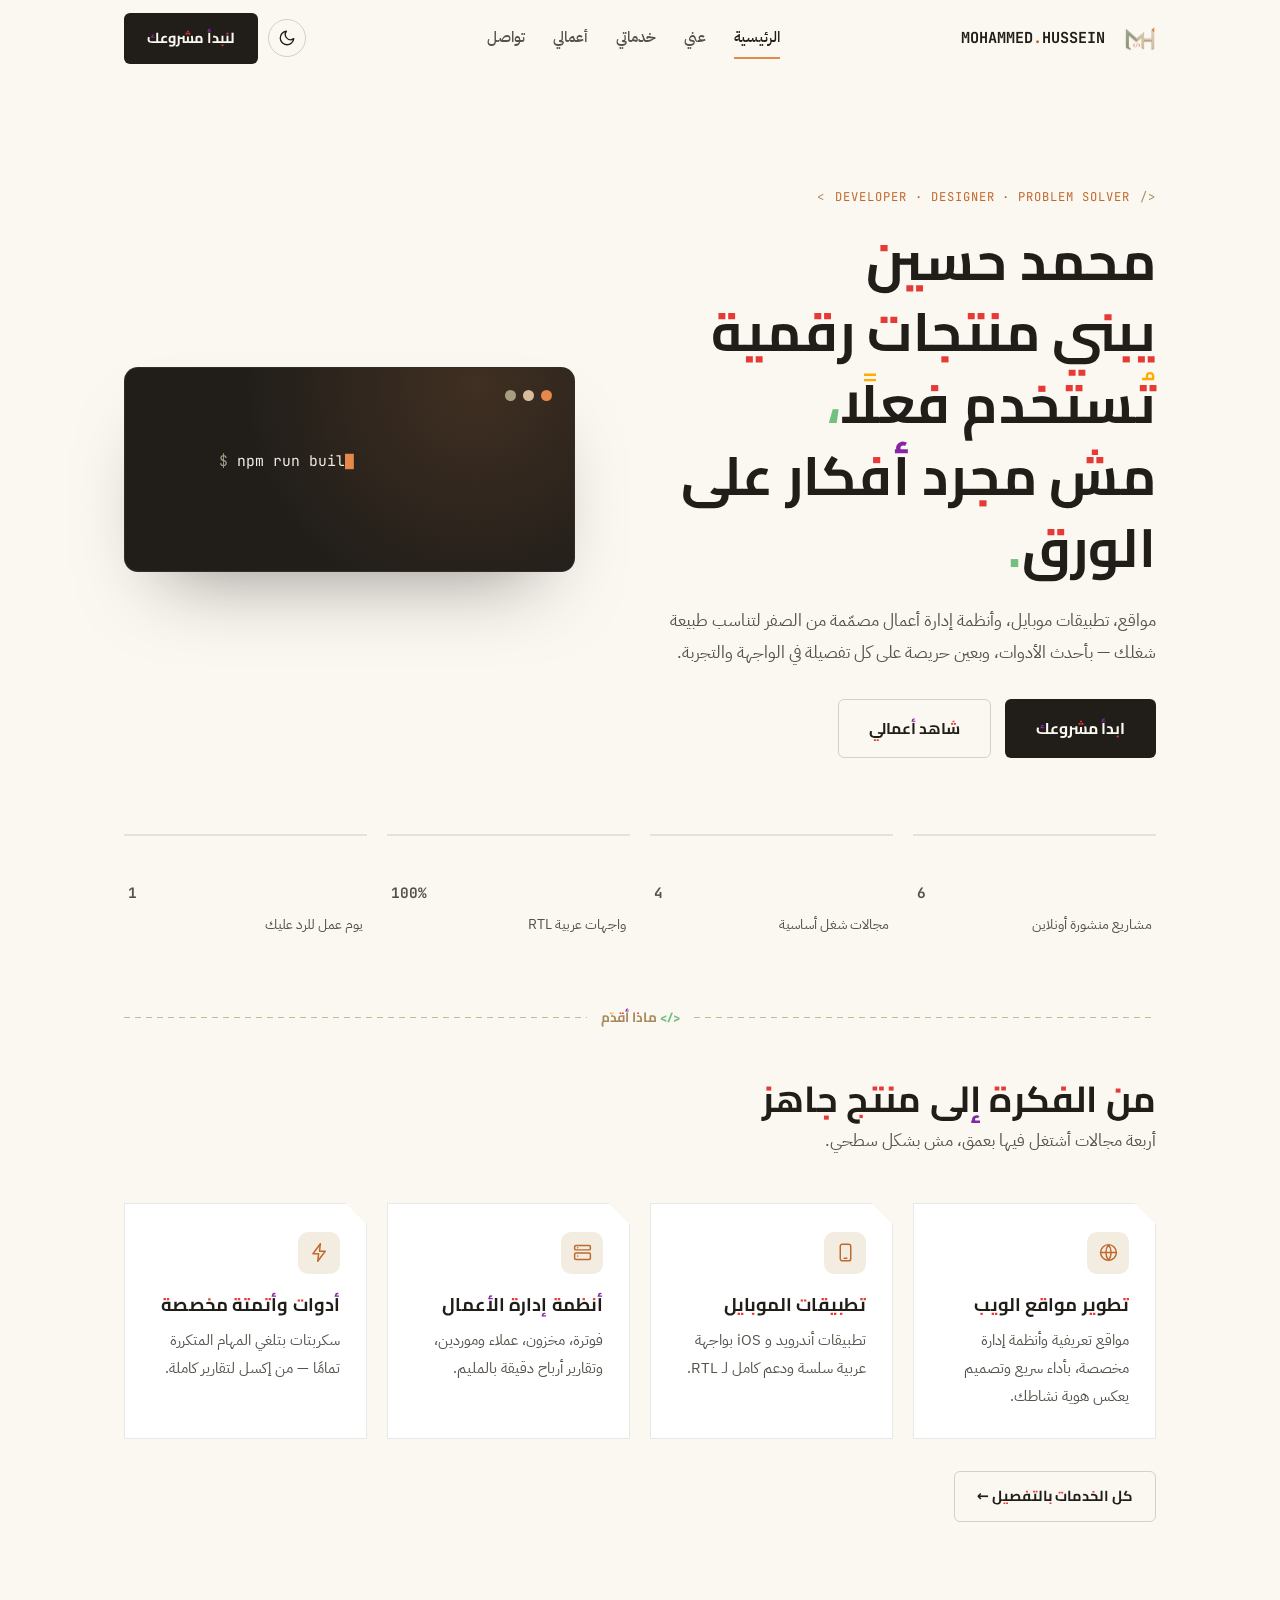
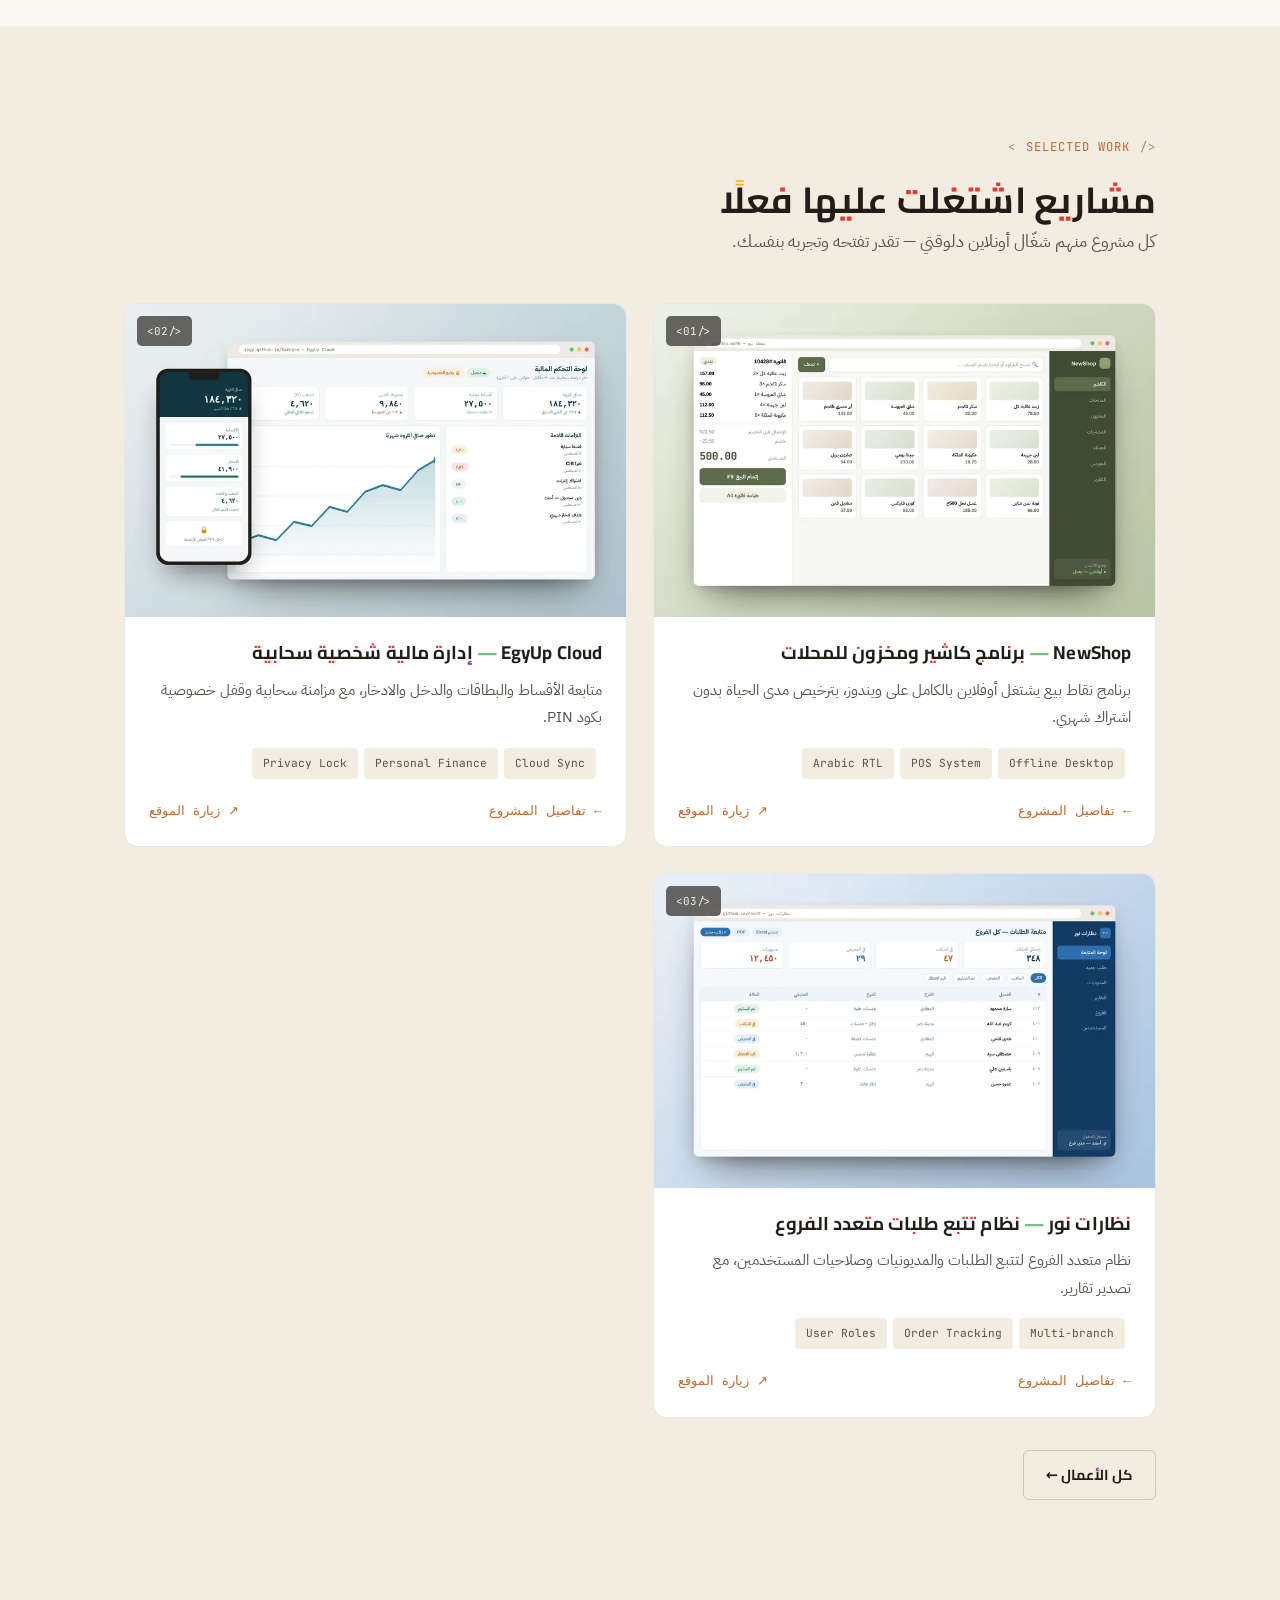
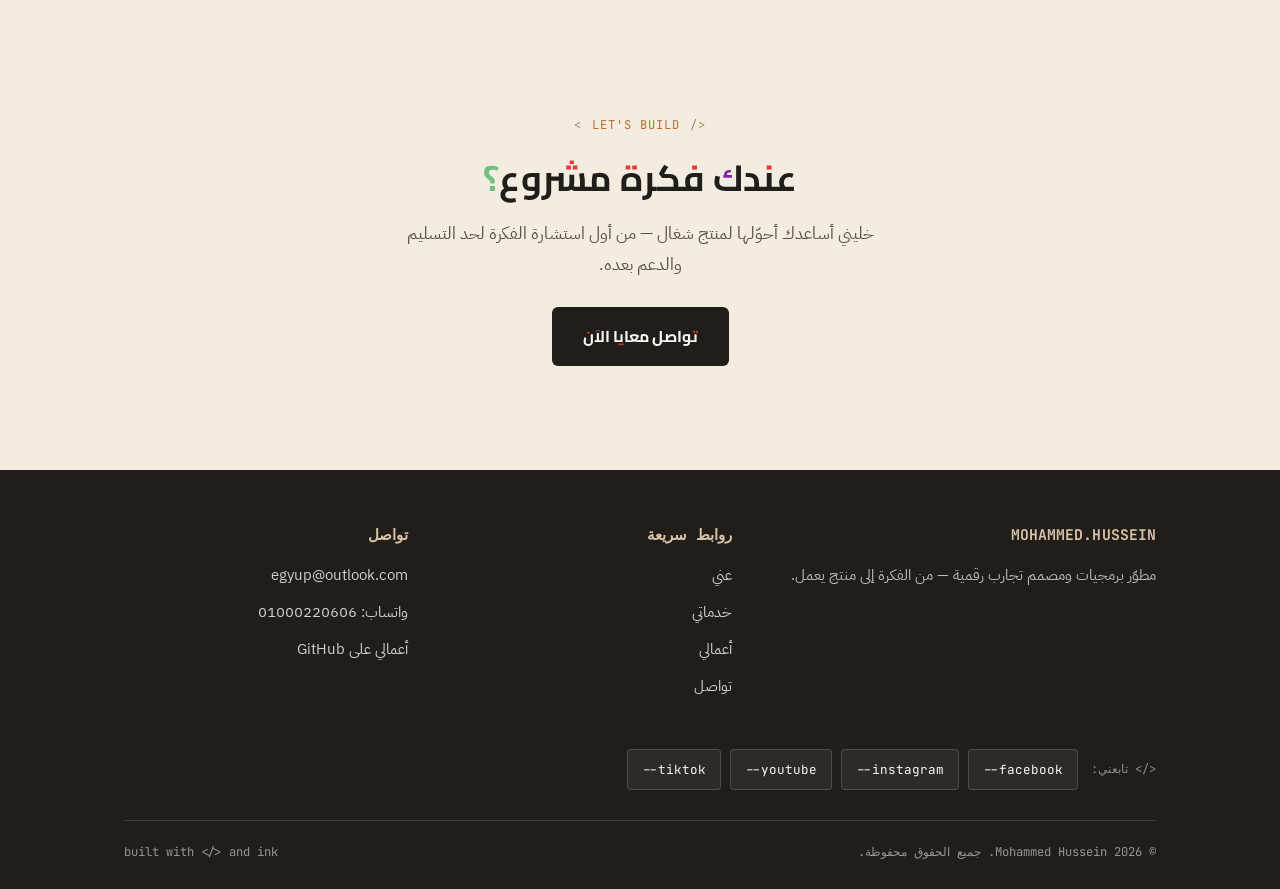
==== index.html @ 37e65129 "Add files via upload" ====
<!DOCTYPE html>
<html lang="ar" dir="rtl" data-theme="light">
<head>
<meta charset="UTF-8">
<meta name="viewport" content="width=device-width, initial-scale=1.0">
<title>محمد حسين — مطوّر ومصمم رقمي</title>
<meta name="description" content="محمد حسين، مطوّر برمجيات يبني مواقع وتطبيقات موبايل وأنظمة إدارة أعمال بواجهات عربية — من الفكرة إلى منتج يعمل.">
<meta name="author" content="محمد حسين">
<meta name="theme-color" content="#FBF7F1" media="(prefers-color-scheme: light)">
<meta name="theme-color" content="#141210" media="(prefers-color-scheme: dark)">
<link rel="canonical" href="https://iegy.github.io/index.html">

<!-- Open Graph / Twitter -->
<meta property="og:type" content="website">
<meta property="og:locale" content="ar_EG">
<meta property="og:site_name" content="محمد حسين — مطوّر ومصمم رقمي">
<meta property="og:title" content="محمد حسين — مطوّر ومصمم رقمي">
<meta property="og:description" content="محمد حسين، مطوّر برمجيات يبني مواقع وتطبيقات موبايل وأنظمة إدارة أعمال بواجهات عربية — من الفكرة إلى منتج يعمل.">
<meta property="og:url" content="https://iegy.github.io/index.html">
<meta property="og:image" content="https://iegy.github.io/og.png">
<meta property="og:image:width" content="1200">
<meta property="og:image:height" content="630">
<meta property="og:image:alt" content="محمد حسين — مطوّر ومصمم رقمي">
<meta name="twitter:card" content="summary_large_image">
<meta name="twitter:title" content="محمد حسين — مطوّر ومصمم رقمي">
<meta name="twitter:description" content="محمد حسين، مطوّر برمجيات يبني مواقع وتطبيقات موبايل وأنظمة إدارة أعمال بواجهات عربية — من الفكرة إلى منتج يعمل.">
<meta name="twitter:image" content="https://iegy.github.io/og.png">

<link rel="icon" href="favicon.ico" sizes="any">
<link rel="icon" type="image/png" sizes="32x32" href="favicon-32x32.png">
<link rel="icon" type="image/png" sizes="192x192" href="favicon-192x192.png">
<link rel="apple-touch-icon" href="apple-touch-icon.png">
<link rel="manifest" href="site.webmanifest">

<link rel="preload" href="plexar-400.woff2" as="font" type="font/woff2" crossorigin>
<link rel="preload" href="cairoplay-700.woff2" as="font" type="font/woff2" crossorigin>
<link rel="stylesheet" href="style.css">
<script>
  // set theme before first paint — no flash of the wrong theme
  (function(){try{var t=localStorage.getItem('mh-theme');
  if(!t)t=matchMedia('(prefers-color-scheme: dark)').matches?'dark':'light';
  document.documentElement.dataset.theme=t;}catch(e){}})();
</script>
<script type="application/ld+json">{"@context": "https://schema.org","@type": "Person","name": "محمد حسين","alternateName": "Mohammed Hussein","jobTitle": "مطوّر برمجيات ومصمم تجارب رقمية","url": "https://iegy.github.io/","image": "https://iegy.github.io/og.png","email": "mailto:egyup@outlook.com","telephone": "+201000220606","knowsLanguage": ["ar","en"],"knowsAbout": ["Web Development","Mobile Apps","Business Management Systems","Automation","Arabic RTL Design"],"sameAs": ["https://github.com/iegy","https://www.facebook.com/iegy.net","https://www.instagram.com/iegyup","https://youtube.com/@iegy","https://tiktok.com/@moegyup"]}</script>
</head>
<body data-page="home">

<a class="skip-link" href="#main">تخطَّ إلى المحتوى</a>
<div class="progress" aria-hidden="true"></div>

<header class="site">
  <div class="wrap nav">
    <a href="index.html" class="brand" aria-label="محمد حسين — الصفحة الرئيسية">
      <img class="logo-light" src="logo-mark.png" alt="" width="40" height="40">
      <img class="logo-dark" src="logo-mark-dark.png" alt="" width="40" height="40">
      <span class="brand-name">MOHAMMED<span>.</span>HUSSEIN</span>
    </a>
    <nav class="links" id="main-nav" aria-label="التنقل الرئيسي">
      <a href="index.html" data-page="home">الرئيسية</a>
      <a href="about.html" data-page="about">عني</a>
      <a href="services.html" data-page="services">خدماتي</a>
      <a href="portfolio.html" data-page="portfolio">أعمالي</a>
      <a href="contact.html" data-page="contact">تواصل</a>
    </nav>
    <div class="nav-actions">
      <button class="theme-toggle" type="button" aria-label="تفعيل الوضع الليلي">
        <svg class="icon-moon" viewBox="0 0 24 24" fill="none" stroke="currentColor" stroke-width="1.8" stroke-linecap="round" stroke-linejoin="round" aria-hidden="true"><path d="M21 12.8A9 9 0 1 1 11.2 3a7 7 0 0 0 9.8 9.8z"/></svg>
        <svg class="icon-sun" viewBox="0 0 24 24" fill="none" stroke="currentColor" stroke-width="1.8" stroke-linecap="round" stroke-linejoin="round" aria-hidden="true"><circle cx="12" cy="12" r="4.2"/><path d="M12 2v2M12 20v2M4.9 4.9l1.4 1.4M17.7 17.7l1.4 1.4M2 12h2M20 12h2M4.9 19.1l1.4-1.4M17.7 6.3l1.4-1.4"/></svg>
      </button>
      <a href="contact.html" class="btn btn-primary">لنبدأ مشروعك</a>
      <button class="nav-toggle" type="button" aria-label="فتح القائمة" aria-expanded="false" aria-controls="main-nav"><span></span><span></span><span></span></button>
    </div>
  </div>
</header>

<main id="main">

<section style="padding-block:clamp(52px,8vw,104px) clamp(40px,6vw,76px)">
  <div class="wrap hero-split">
    <div class="reveal">
      <div class="eyebrow">DEVELOPER · DESIGNER · PROBLEM SOLVER</div>
      <h1>محمد حسين<br>يبني منتجات رقمية تُستخدم فعلًا،<br>مش مجرد أفكار على الورق.</h1>
      <p class="lead" style="margin-top:20px;max-width:520px">
        مواقع، تطبيقات موبايل، وأنظمة إدارة أعمال مصمّمة من الصفر لتناسب طبيعة شغلك —
        بأحدث الأدوات، وبعين حريصة على كل تفصيلة في الواجهة والتجربة.
      </p>
      <div style="display:flex;gap:14px;margin-top:30px;flex-wrap:wrap">
        <a href="contact.html" class="btn btn-primary btn-lg">ابدأ مشروعك</a>
        <a href="portfolio.html" class="btn btn-outline btn-lg">شاهد أعمالي</a>
      </div>
    </div>

    <div class="reveal terminal">
      <div class="term-dots">
        <span style="background:#E4894B"></span><span style="background:#D6C3A9"></span><span style="background:#9DA287"></span>
      </div>
      <div class="term-body">
        <span style="color:#9DA287">$</span> <span data-typing='["npm run build-idea", "function ابدأ() {\n  return مشروعك;\n}", "✓ deployed — جاهز للإطلاق"]'></span>
      </div>
    </div>
  </div>
</section>

<div class="wrap">
  <div class="stats stagger">
    <div class="stat"><b><span data-count="6" data-suffix="">0</span></b><span>مشاريع منشورة أونلاين</span></div>
    <div class="stat"><b><span data-count="4" data-suffix="">0</span></b><span>مجالات شغل أساسية</span></div>
    <div class="stat"><b><span data-count="100" data-suffix="%">0</span></b><span>واجهات عربية RTL</span></div>
    <div class="stat"><b><span data-count="1" data-suffix="">0</span></b><span>يوم عمل للرد عليك</span></div>
  </div>
</div>

<div class="wrap"><div class="divider">&lt;/&gt; ماذا أقدّم</div></div>

<section class="tight">
  <div class="wrap">
    <div class="section-head reveal">
      <h2>من الفكرة إلى منتج جاهز</h2>
      <p>أربعة مجالات أشتغل فيها بعمق، مش بشكل سطحي.</p>
    </div>
    <div class="stagger grid-4">
      <div class="card">
        <div class="card-icon"><svg viewBox="0 0 24 24" fill="none" stroke="currentColor" stroke-width="1.7" stroke-linecap="round" stroke-linejoin="round" aria-hidden="true"><path d="M3 12h18M12 3a15 15 0 0 1 0 18a15 15 0 0 1 0-18z"/><circle cx="12" cy="12" r="9"/></svg></div>
        <h3>تطوير مواقع الويب</h3><p>مواقع تعريفية وأنظمة إدارة مخصصة، بأداء سريع وتصميم يعكس هوية نشاطك.</p>
      </div>
      <div class="card">
        <div class="card-icon"><svg viewBox="0 0 24 24" fill="none" stroke="currentColor" stroke-width="1.7" stroke-linecap="round" stroke-linejoin="round" aria-hidden="true"><rect x="6" y="2.5" width="12" height="19" rx="2.5"/><path d="M10.5 18.5h3"/></svg></div>
        <h3>تطبيقات الموبايل</h3><p>تطبيقات أندرويد و iOS بواجهة عربية سلسة ودعم كامل لـ RTL.</p>
      </div>
      <div class="card">
        <div class="card-icon"><svg viewBox="0 0 24 24" fill="none" stroke="currentColor" stroke-width="1.7" stroke-linecap="round" stroke-linejoin="round" aria-hidden="true"><rect x="3" y="4" width="18" height="5" rx="1.4"/><rect x="3" y="12.5" width="18" height="7.5" rx="1.4"/><path d="M6.5 6.5h.01M6.5 16h.01"/></svg></div>
        <h3>أنظمة إدارة الأعمال</h3><p>فوترة، مخزون، عملاء وموردين، وتقارير أرباح دقيقة بالمليم.</p>
      </div>
      <div class="card">
        <div class="card-icon"><svg viewBox="0 0 24 24" fill="none" stroke="currentColor" stroke-width="1.7" stroke-linecap="round" stroke-linejoin="round" aria-hidden="true"><path d="M13 2 4.5 13.5H11l-1 8.5 8.5-11.5H12l1-8.5z"/></svg></div>
        <h3>أدوات وأتمتة مخصصة</h3><p>سكربتات بتلغي المهام المتكررة تمامًا — من إكسل لتقارير كاملة.</p>
      </div>
    </div>
    <div style="margin-top:32px">
      <a href="services.html" class="btn btn-outline">كل الخدمات بالتفصيل ←</a>
    </div>
  </div>
</section>

<section class="section-alt">
  <div class="wrap">
    <div class="section-head reveal">
      <div class="eyebrow">SELECTED WORK</div>
      <h2>مشاريع اشتغلت عليها فعلًا</h2>
      <p>كل مشروع منهم شغّال أونلاين دلوقتي — تقدر تفتحه وتجربه بنفسك.</p>
    </div>
    <div class="stagger work-grid">
      <article class="work" data-cat="systems tools">
        <a class="work-shot" href="work-newshop.html" aria-label="تفاصيل مشروع NewShop — كاشير ومخزون للمحلات">
          <span class="work-idx">&lt;01/&gt;</span>
          <img src="thumb-newshop.webp" alt="واجهة مشروع NewShop — كاشير ومخزون للمحلات" width="880" height="550" loading="lazy" decoding="async">
        </a>
        <div class="work-body">
          <h3><a href="work-newshop.html">NewShop — برنامج كاشير ومخزون للمحلات</a></h3>
          <p>برنامج نقاط بيع يشتغل أوفلاين بالكامل على ويندوز، بترخيص مدى الحياة بدون اشتراك شهري.</p>
          <div><span class="tag">Offline Desktop</span><span class="tag">POS System</span><span class="tag">Arabic RTL</span></div>
          <div class="work-foot">
            <a class="link-out" href="work-newshop.html">تفاصيل المشروع ←</a>
            <a class="link-out" href="https://newshop.work/" target="_blank" rel="noopener">زيارة الموقع ↗</a>
          </div>
        </div>
      </article>
      <article class="work" data-cat="web systems">
        <a class="work-shot" href="work-egyup.html" aria-label="تفاصيل مشروع EgyUp Cloud — إدارة مالية شخصية">
          <span class="work-idx">&lt;02/&gt;</span>
          <img src="thumb-egyup.webp" alt="واجهة مشروع EgyUp Cloud — إدارة مالية شخصية" width="880" height="550" loading="lazy" decoding="async">
        </a>
        <div class="work-body">
          <h3><a href="work-egyup.html">EgyUp Cloud — إدارة مالية شخصية سحابية</a></h3>
          <p>متابعة الأقساط والبطاقات والدخل والادخار، مع مزامنة سحابية وقفل خصوصية بكود PIN.</p>
          <div><span class="tag">Cloud Sync</span><span class="tag">Personal Finance</span><span class="tag">Privacy Lock</span></div>
          <div class="work-foot">
            <a class="link-out" href="work-egyup.html">تفاصيل المشروع ←</a>
            <a class="link-out" href="https://iegy.github.io/Safepro/" target="_blank" rel="noopener">زيارة الموقع ↗</a>
          </div>
        </div>
      </article>
      <article class="work" data-cat="systems">
        <a class="work-shot" href="work-noor.html" aria-label="تفاصيل مشروع نظارات نور — تتبع طلبات">
          <span class="work-idx">&lt;03/&gt;</span>
          <img src="thumb-noor.webp" alt="واجهة مشروع نظارات نور — تتبع طلبات" width="880" height="550" loading="lazy" decoding="async">
        </a>
        <div class="work-body">
          <h3><a href="work-noor.html">نظارات نور — نظام تتبع طلبات متعدد الفروع</a></h3>
          <p>نظام متعدد الفروع لتتبع الطلبات والمديونيات وصلاحيات المستخدمين، مع تصدير تقارير.</p>
          <div><span class="tag">Multi-branch</span><span class="tag">Order Tracking</span><span class="tag">User Roles</span></div>
          <div class="work-foot">
            <a class="link-out" href="work-noor.html">تفاصيل المشروع ←</a>
            <a class="link-out" href="https://iegy.github.io/noor2/" target="_blank" rel="noopener">زيارة الموقع ↗</a>
          </div>
        </div>
      </article>
    </div>
    <div style="margin-top:32px">
      <a href="portfolio.html" class="btn btn-outline">كل الأعمال ←</a>
    </div>
  </div>
</section>

<!-- ══════════════════════════════════════════════════════════════════
     آراء العملاء — أقوى إضافة ممكنة للموقع، بس لازم تكون حقيقية.
     شيل سطر البداية وسطر النهاية بتوع التعليق ده، وبدّل النصوص بآراء عملاء فعليين.
     ══════════════════════════════════════════════════════════════════
<section>
  <div class="wrap">
    <div class="section-head reveal">
      <div class="eyebrow">CLIENTS</div>
      <h2>اللي العملاء قالوه</h2>
    </div>
    <div class="stagger grid-3">
      <blockquote class="quote">
        <p>[اكتب رأي العميل هنا بالنص بتاعه.]</p>
        <footer><span class="avatar">أ</span><span><cite>اسم العميل</cite><small>المسمى — اسم الشركة</small></span></footer>
      </blockquote>
    </div>
  </div>
</section>
-->

<section class="section-alt">
  <div class="wrap reveal" style="text-align:center;max-width:620px">
    <div class="eyebrow">LET'S BUILD</div>
    <h2>عندك فكرة مشروع؟</h2>
    <p style="margin:14px auto 26px">خليني أساعدك أحوّلها لمنتج شغال — من أول استشارة الفكرة لحد التسليم والدعم بعده.</p>
    <a href="contact.html" class="btn btn-primary btn-lg">تواصل معايا الآن</a>
  </div>
</section>

</main>

<footer class="site">
  <div class="wrap">
    <div class="footer-grid">
      <div>
        <h3>MOHAMMED.HUSSEIN</h3>
        <p>مطوّر برمجيات ومصمم تجارب رقمية — من الفكرة إلى منتج يعمل.</p>
      </div>
      <div>
        <h3>روابط سريعة</h3>
        <a href="about.html">عني</a>
        <a href="services.html">خدماتي</a>
        <a href="portfolio.html">أعمالي</a>
        <a href="contact.html">تواصل</a>
      </div>
      <div>
        <h3>تواصل</h3>
        <a href="mailto:egyup@outlook.com">egyup@outlook.com</a>
        <a href="https://wa.me/201000220606" target="_blank" rel="noopener">واتساب: 01000220606</a>
        <a href="https://github.com/iegy" target="_blank" rel="noopener">أعمالي على GitHub</a>
      </div>
    </div>

    <div class="social-row">
      <span class="social-label">&lt;/&gt; تابعني:</span>
      <a class="social-chip" href="https://www.facebook.com/iegy.net" target="_blank" rel="noopener">--facebook</a>
      <a class="social-chip" href="https://www.instagram.com/iegyup" target="_blank" rel="noopener">--instagram</a>
      <a class="social-chip" href="https://youtube.com/@iegy" target="_blank" rel="noopener">--youtube</a>
      <a class="social-chip" href="https://tiktok.com/@moegyup" target="_blank" rel="noopener">--tiktok</a>
    </div>

    <div class="footer-bottom">
      <span>© <span data-year>2026</span> Mohammed Hussein. جميع الحقوق محفوظة.</span>
      <span>built with &lt;/&gt; and ink</span>
    </div>
  </div>
</footer>

<script src="script.js" defer></script>
</body>
</html>
---- style.css ----
/* ============================================================
   MOHAMMED HUSSEIN — Developer / Designer / Problem Solver
   Papercraft + code aesthetic. Light & dark. Self-hosted fonts.
   ============================================================ */

/* ---------- fonts (self-hosted, ~110KB total on first paint) ---------- */
@font-face{font-family:'IBM Plex Sans Arabic';src:url('plexar-400.woff2') format('woff2');font-weight:400;font-display:swap;unicode-range:U+0600-06FF,U+0750-077F,U+08A0-08FF,U+FB50-FDFF,U+FE70-FEFF}
@font-face{font-family:'IBM Plex Sans Arabic';src:url('plexar-500.woff2') format('woff2');font-weight:500;font-display:swap;unicode-range:U+0600-06FF,U+0750-077F,U+08A0-08FF,U+FB50-FDFF,U+FE70-FEFF}
@font-face{font-family:'IBM Plex Sans Arabic';src:url('plexar-600.woff2') format('woff2');font-weight:600;font-display:swap;unicode-range:U+0600-06FF,U+0750-077F,U+08A0-08FF,U+FB50-FDFF,U+FE70-FEFF}
@font-face{font-family:'IBM Plex Sans Arabic';src:url('plexar-700.woff2') format('woff2');font-weight:700;font-display:swap;unicode-range:U+0600-06FF,U+0750-077F,U+08A0-08FF,U+FB50-FDFF,U+FE70-FEFF}
@font-face{font-family:'IBM Plex Sans Arabic';src:url('plexlat-400.woff2') format('woff2');font-weight:400;font-display:swap}
@font-face{font-family:'IBM Plex Sans Arabic';src:url('plexlat-500.woff2') format('woff2');font-weight:500;font-display:swap}
@font-face{font-family:'IBM Plex Sans Arabic';src:url('plexlat-600.woff2') format('woff2');font-weight:600;font-display:swap}
@font-face{font-family:'IBM Plex Sans Arabic';src:url('plexlat-700.woff2') format('woff2');font-weight:700;font-display:swap}
@font-face{font-family:'Cairo Play';src:url('cairoplay-700.woff2') format('woff2');font-weight:700;font-display:swap}
@font-face{font-family:'JetBrains Mono';src:url('jb-400.woff2') format('woff2');font-weight:400;font-display:swap}
@font-face{font-family:'JetBrains Mono';src:url('jb-500.woff2') format('woff2');font-weight:500;font-display:swap}
@font-face{font-family:'JetBrains Mono';src:url('jb-700.woff2') format('woff2');font-weight:700;font-display:swap}

/* ---------- tokens ---------- */
:root{
  --cream:#FBF7F1; --cream-deep:#F3ECE1; --paper:#FFFFFF;
  --ink:#211E1A; --ink-soft:#55524B;
  --sage:#9DA287; --sage-dark:#767C63;
  --sand:#D6C3A9; --sand-dark:#A88A5F;
  --ember:#E4894B; --ember-dark:#C0692D;

  --bg:var(--cream); --bg-alt:var(--cream-deep); --surface:var(--paper);
  --text:var(--ink); --text-soft:var(--ink-soft);
  --line:rgba(33,30,26,.10); --line-strong:rgba(33,30,26,.18);
  --accent:var(--ember-dark); --accent-bright:var(--ember);
  --muted:var(--sand-dark);
  --shadow-sm:0 6px 18px -12px rgba(33,30,26,.35);
  --shadow-md:0 20px 46px -26px rgba(33,30,26,.40);
  --shadow-lg:0 40px 80px -40px rgba(33,30,26,.50);
  --chip:var(--cream-deep);

  --font-ar:'IBM Plex Sans Arabic',system-ui,sans-serif;
  --font-disp:'Cairo Play',var(--font-ar);
  --font-mono:'JetBrains Mono',ui-monospace,monospace;

  --radius:6px; --radius-lg:14px; --cut:22px;
  --gutter:clamp(20px,5vw,64px); --maxw:1160px;
  --ease:cubic-bezier(.22,.61,.36,1);
}

html[data-theme="dark"]{
  --bg:#141210; --bg-alt:#1B1815; --surface:#211E1A;
  --text:#F4EFE7; --text-soft:#B5ADA1;
  --line:rgba(244,239,231,.12); --line-strong:rgba(244,239,231,.22);
  --accent:#F0A46B; --accent-bright:#F0A46B;
  --muted:#9A8C77; --sand:#C4AC8B;
  --shadow-sm:0 6px 18px -12px rgba(0,0,0,.7);
  --shadow-md:0 20px 46px -26px rgba(0,0,0,.8);
  --shadow-lg:0 40px 80px -40px rgba(0,0,0,.9);
  --chip:rgba(244,239,231,.07);
  color-scheme:dark;
}

*{box-sizing:border-box}
html{scroll-behavior:smooth;scroll-padding-top:90px}

body{
  margin:0; background:var(--bg); color:var(--text);
  font-family:var(--font-ar); font-size:17px; line-height:1.85;
  -webkit-font-smoothing:antialiased;
  transition:background .3s var(--ease), color .3s var(--ease);
  overflow-x:hidden;
}
img{max-width:100%;display:block}
a{color:inherit;text-decoration:none}
:focus-visible{outline:2px solid var(--accent);outline-offset:3px;border-radius:3px}

.wrap{max-width:var(--maxw);margin:0 auto;padding-inline:var(--gutter)}

.skip-link{
  position:absolute;inset-inline-start:-9999px;top:8px;z-index:200;
  background:var(--ink);color:var(--cream);padding:10px 18px;border-radius:var(--radius);
}
.skip-link:focus{inset-inline-start:16px}

/* ---------- type ---------- */
h1,h2,h3,h4{margin:0;font-weight:700;font-family:var(--font-disp);letter-spacing:.005em}
h1{font-size:clamp(2.05rem,4.6vw,3.35rem);line-height:1.34}
h2{font-size:clamp(1.55rem,3vw,2.25rem);line-height:1.42}
h3{font-size:1.14rem;line-height:1.55}
p{margin:0 0 1em;color:var(--text-soft)}
.lead{font-size:1.08rem;color:var(--text-soft);line-height:1.9}

.mono{font-family:var(--font-mono);letter-spacing:.02em;direction:ltr;unicode-bidi:isolate}

.eyebrow{
  display:inline-flex;align-items:center;gap:10px;
  font-family:var(--font-mono);font-size:.76rem;letter-spacing:.08em;
  color:var(--accent);text-transform:uppercase;margin-bottom:16px;direction:ltr;
}
.eyebrow::before{content:"<";color:var(--muted)}
.eyebrow::after{content:"/>";color:var(--muted)}

/* ---------- header ---------- */
header.site{
  position:sticky;top:0;z-index:60;
  background:color-mix(in srgb,var(--bg) 88%,transparent);
  backdrop-filter:blur(12px) saturate(1.2);
  border-bottom:1px solid transparent;
  transition:border-color .3s var(--ease), box-shadow .3s var(--ease);
}
header.site.stuck{border-bottom-color:var(--line);box-shadow:var(--shadow-sm)}
.nav{display:flex;align-items:center;justify-content:space-between;gap:16px;padding-block:13px}
.brand{display:flex;align-items:center;gap:11px;flex:none}
.brand img{width:40px;height:40px;object-fit:contain}
html[data-theme="dark"] .logo-light{display:none}
html:not([data-theme="dark"]) .logo-dark{display:none}
.brand-name{font-family:var(--font-mono);font-weight:600;font-size:.95rem;white-space:nowrap}
.brand-name span{color:var(--accent)}

nav.links{display:flex;gap:28px;font-size:.94rem;font-weight:500}
nav.links a{position:relative;padding-block:5px;color:var(--text-soft);transition:color .2s var(--ease)}
nav.links a:hover,nav.links a.active{color:var(--text)}
nav.links a::after{
  content:"";position:absolute;inset-inline:0;bottom:-2px;height:2px;background:var(--accent-bright);
  transform:scaleX(0);transform-origin:100% 50%;transition:transform .3s var(--ease);
}
nav.links a:hover::after,nav.links a.active::after{transform:scaleX(1)}

.nav-actions{display:flex;align-items:center;gap:10px;flex:none}

.theme-toggle{
  width:38px;height:38px;border-radius:50%;border:1px solid var(--line-strong);
  background:transparent;color:var(--text);cursor:pointer;flex:none;
  display:grid;place-items:center;transition:background .2s var(--ease),transform .2s var(--ease),border-color .2s;
}
.theme-toggle:hover{background:var(--chip);transform:rotate(-18deg)}
.theme-toggle svg{width:18px;height:18px}
html[data-theme="dark"] .icon-moon{display:none}
html:not([data-theme="dark"]) .icon-sun{display:none}

.btn{
  display:inline-flex;align-items:center;justify-content:center;gap:9px;
  padding:11px 22px;font-family:var(--font-disp);font-size:.9rem;font-weight:700;
  border-radius:var(--radius);border:1px solid transparent;cursor:pointer;white-space:nowrap;
  transition:transform .2s var(--ease),box-shadow .2s var(--ease),background .2s var(--ease),color .2s var(--ease);
}
.btn-primary{background:var(--text);color:var(--bg)}
.btn-primary:hover{background:var(--ember-dark);color:#fff;transform:translateY(-2px);box-shadow:0 12px 24px -12px var(--ember-dark)}
.btn-outline{border-color:var(--line-strong);color:var(--text)}
.btn-outline:hover{background:var(--text);color:var(--bg);transform:translateY(-2px)}
.btn-ghost{color:var(--accent);padding-inline:0}
.btn-ghost:hover{gap:14px}
.btn-lg{padding:14px 30px;font-size:.98rem}

.nav-toggle{display:none;flex-direction:column;gap:5px;background:none;border:none;cursor:pointer;padding:8px;flex:none}
.nav-toggle span{width:21px;height:2px;background:var(--text);border-radius:2px;transition:transform .3s var(--ease),opacity .2s}
.nav-toggle[aria-expanded="true"] span:nth-child(1){transform:translateY(7px) rotate(45deg)}
.nav-toggle[aria-expanded="true"] span:nth-child(2){opacity:0}
.nav-toggle[aria-expanded="true"] span:nth-child(3){transform:translateY(-7px) rotate(-45deg)}

/* ---------- signature card ---------- */
.card{
  background:var(--surface);border:1px solid var(--line);
  clip-path:polygon(0 0,calc(100% - var(--cut)) 0,100% var(--cut),100% 100%,0 100%);
  padding:28px 26px;position:relative;
  transition:transform .3s var(--ease),box-shadow .3s var(--ease),border-color .3s;
}
.card:hover{transform:translateY(-5px);box-shadow:var(--shadow-md);border-color:var(--line-strong)}
.card h3{margin-bottom:8px}
.card p{font-size:.95rem;margin-bottom:0}

.card-icon{
  width:42px;height:42px;border-radius:10px;display:grid;place-items:center;
  background:var(--chip);color:var(--accent);margin-bottom:16px;
  transition:background .3s var(--ease),color .3s var(--ease),transform .3s var(--ease);
}
.card-icon svg{width:21px;height:21px}
.card:hover .card-icon{background:var(--accent-bright);color:#231d16;transform:translateY(-2px) rotate(-6deg)}

.num{font-family:var(--font-mono);font-size:.76rem;color:var(--accent);margin-bottom:12px;direction:ltr}

.tag{
  display:inline-block;font-family:var(--font-mono);font-size:.7rem;
  padding:4px 10px;border-radius:4px;background:var(--chip);color:var(--text-soft);
  margin-inline-end:6px;margin-bottom:6px;direction:ltr;border:1px solid transparent;
}

/* ---------- sections ---------- */
section{padding-block:clamp(54px,8.5vw,104px)}
.section-alt{background:var(--bg-alt);transition:background .3s var(--ease)}
.section-head{max-width:660px;margin-bottom:46px}
.section-head p{margin-bottom:0}
.tight{padding-top:0}

.divider{
  display:flex;align-items:center;gap:14px;font-family:var(--font-disp);
  color:var(--muted);font-size:.84rem;margin:44px 0;
}
.divider::before,.divider::after{
  content:"";flex:1;height:1px;
  background:repeating-linear-gradient(to right,var(--muted) 0 6px,transparent 6px 11px);
  opacity:.6;
}

/* ---------- grids ---------- */
.hero-split{display:grid;grid-template-columns:1.08fr .92fr;gap:52px;align-items:center}
.about-split{display:grid;grid-template-columns:.82fr 1.18fr;gap:52px;align-items:center}
.contact-split{display:grid;grid-template-columns:1fr 1.15fr;gap:52px}
.grid-2{display:grid;grid-template-columns:repeat(2,1fr);gap:22px}
.grid-3{display:grid;grid-template-columns:repeat(3,1fr);gap:22px}
.grid-4{display:grid;grid-template-columns:repeat(4,1fr);gap:20px}

/* ---------- hero terminal ---------- */
.terminal{
  background:#211E1A;border-radius:var(--radius-lg);padding:22px 22px 26px;
  box-shadow:var(--shadow-lg);border:1px solid rgba(255,255,255,.07);
  position:relative;overflow:hidden;
}
.terminal::before{
  content:"";position:absolute;inset:0;pointer-events:none;
  background:radial-gradient(circle at 78% 8%,rgba(228,137,75,.16),transparent 58%);
}
.term-dots{display:flex;gap:7px;margin-bottom:18px}
.term-dots span{width:11px;height:11px;border-radius:50%;display:inline-block}
.term-body{
  font-family:var(--font-mono);color:#F4EFE7;font-size:.92rem;line-height:1.95;
  min-height:126px;white-space:pre-wrap;direction:ltr;text-align:left;
}
.type-cursor{
  display:inline-block;width:.55em;color:var(--ember);
  animation:blink 1.05s steps(1) infinite;font-weight:700;
}
@keyframes blink{0%,49%{opacity:1}50%,100%{opacity:0}}

/* ---------- stats ---------- */
.stats{display:grid;grid-template-columns:repeat(4,1fr);gap:20px}
.stat{padding:22px 4px;border-top:2px solid var(--line)}
.stat b{
  display:block;font-family:var(--font-mono);font-weight:700;
  font-size:clamp(1.9rem,3.6vw,2.7rem);line-height:1.15;color:var(--text);direction:ltr;
}
.stat span{font-size:.9rem;color:var(--text-soft)}

/* ---------- project cards ---------- */
.filters{display:flex;flex-wrap:wrap;gap:9px;margin-bottom:34px}
.filter{
  font-family:var(--font-mono);font-size:.78rem;padding:8px 16px;border-radius:99px;
  border:1px solid var(--line-strong);background:transparent;color:var(--text-soft);
  cursor:pointer;transition:all .2s var(--ease);direction:ltr;
}
.filter:hover{border-color:var(--accent);color:var(--text)}
.filter[aria-pressed="true"]{background:var(--text);color:var(--bg);border-color:var(--text)}

.work-grid{display:grid;grid-template-columns:repeat(2,1fr);gap:26px}
.work{
  display:flex;flex-direction:column;background:var(--surface);
  border:1px solid var(--line);border-radius:var(--radius-lg);overflow:hidden;
  transition:transform .35s var(--ease),box-shadow .35s var(--ease),border-color .3s,opacity .3s,scale .3s;
}
.work:hover{transform:translateY(-6px);box-shadow:var(--shadow-md);border-color:var(--line-strong)}
.work-shot{position:relative;overflow:hidden;background:var(--bg-alt);aspect-ratio:16/10}
.work-shot img{width:100%;height:100%;object-fit:cover;transition:transform .6s var(--ease)}
.work:hover .work-shot img{transform:scale(1.045)}
.work-shot::after{
  content:"";position:absolute;inset:0;
  background:linear-gradient(to top,rgba(20,16,12,.28),transparent 45%);opacity:0;transition:opacity .35s;
}
.work:hover .work-shot::after{opacity:1}
.work-idx{
  position:absolute;top:12px;inset-inline-start:12px;z-index:2;
  font-family:var(--font-mono);font-size:.68rem;padding:5px 10px;border-radius:5px;
  background:rgba(20,16,12,.62);color:#F4EFE7;backdrop-filter:blur(6px);direction:ltr;
}
.work-body{padding:22px 24px 24px;display:flex;flex-direction:column;flex:1}
.work-body h3{font-size:1.16rem}
.work-body p{font-size:.93rem;margin:9px 0 14px;flex:1}
.work-foot{display:flex;align-items:center;justify-content:space-between;gap:12px;margin-top:14px;flex-wrap:wrap}
.work.hide{display:none}

.link-out{
  font-family:var(--font-mono);font-size:.8rem;color:var(--accent);
  display:inline-flex;align-items:center;gap:6px;direction:ltr;transition:gap .2s var(--ease);
}
.link-out:hover{gap:11px}

/* ---------- case study ---------- */
.case-hero{
  background:var(--bg-alt);border-bottom:1px solid var(--line);
  padding-block:clamp(40px,7vw,72px) clamp(34px,6vw,56px);
}
.case-shot{
  border-radius:var(--radius-lg);overflow:hidden;border:1px solid var(--line);
  box-shadow:var(--shadow-lg);margin-top:38px;
}
.case-meta{display:grid;grid-template-columns:repeat(4,1fr);gap:18px;margin-top:34px}
.case-meta div{border-top:1px solid var(--line-strong);padding-top:12px}
.case-meta dt{font-family:var(--font-mono);font-size:.7rem;color:var(--muted);margin-bottom:5px;direction:ltr}
.case-meta dd{margin:0;font-size:.94rem;font-weight:600}
.prose{max-width:720px}
.prose h2{margin:44px 0 14px}
.prose h2:first-child{margin-top:0}
.prose ul{margin:0 0 1.2em;padding-inline-start:1.2em;color:var(--text-soft)}
.prose li{margin-bottom:.55em}
.prose li::marker{color:var(--accent)}
.callout{
  border-inline-start:3px solid var(--accent);background:var(--bg-alt);
  padding:18px 22px;border-radius:0 var(--radius) var(--radius) 0;margin:26px 0;
}
.callout p{margin:0;color:var(--text)}

/* ---------- steps / timeline ---------- */
.steps{counter-reset:s;display:grid;gap:2px}
.step{
  display:grid;grid-template-columns:auto 1fr;gap:22px;align-items:start;
  padding:24px 0;border-top:1px solid var(--line);
}
.step-n{
  font-family:var(--font-mono);font-size:.78rem;color:var(--accent);
  border:1px solid var(--line-strong);border-radius:50%;width:40px;height:40px;
  display:grid;place-items:center;direction:ltr;flex:none;
}

/* ---------- quote ---------- */
.quote{
  background:var(--surface);border:1px solid var(--line);
  clip-path:polygon(0 0,calc(100% - var(--cut)) 0,100% var(--cut),100% 100%,0 100%);
  padding:30px 28px;
}
.quote p{font-size:1.02rem;color:var(--text);margin-bottom:18px;line-height:1.95}
.quote::before{
  content:"”";font-family:var(--font-disp);font-size:3rem;line-height:.6;
  color:var(--accent);display:block;margin-bottom:10px;
}
.quote footer{display:flex;align-items:center;gap:12px}
.avatar{
  width:38px;height:38px;border-radius:50%;background:var(--chip);color:var(--accent);
  display:grid;place-items:center;font-weight:700;font-size:.9rem;flex:none;
}
.quote cite{font-style:normal;font-weight:600;font-size:.9rem;display:block}
.quote small{color:var(--text-soft);font-size:.82rem}

/* ---------- forms ---------- */
.field{margin-bottom:18px}
.field label{
  display:block;font-family:var(--font-mono);font-size:.76rem;
  color:var(--text-soft);margin-bottom:8px;
}
.field input,.field textarea,.field select{
  width:100%;padding:13px 14px;border:1px solid var(--line-strong);
  border-radius:var(--radius);background:var(--bg);
  font-family:var(--font-ar);font-size:.97rem;color:var(--text);
  transition:border-color .2s var(--ease),box-shadow .2s var(--ease);
}
.field input::placeholder,.field textarea::placeholder{color:var(--muted);opacity:.75}
.field input:focus,.field textarea:focus,.field select:focus{
  outline:none;border-color:var(--accent);box-shadow:0 0 0 3px color-mix(in srgb,var(--accent) 18%,transparent);
}
.field textarea{resize:vertical;min-height:132px}
.field .err{color:#C24A32;font-size:.8rem;margin-top:6px;display:none}
.field.invalid input,.field.invalid textarea{border-color:#C24A32}
.field.invalid .err{display:block}
html[data-theme="dark"] .field .err{color:#F0806A}

.form-note{font-size:.83rem;color:var(--muted);margin-top:14px;text-align:center}
.form-status{
  margin-top:16px;padding:13px 16px;border-radius:var(--radius);font-size:.9rem;display:none;
}
.form-status.ok{display:block;background:color-mix(in srgb,#2E7D52 14%,transparent);color:#2E7D52}
.form-status.bad{display:block;background:color-mix(in srgb,#C24A32 14%,transparent);color:#C24A32}
html[data-theme="dark"] .form-status.ok{color:#7FD4A3}
html[data-theme="dark"] .form-status.bad{color:#F0806A}

.contact-line{
  display:flex;align-items:center;gap:12px;padding:14px 0;border-bottom:1px solid var(--line);
  font-family:var(--font-mono);font-size:.92rem;transition:padding-inline-start .2s var(--ease);
}
.contact-line:hover{padding-inline-start:8px}
.contact-line b{color:var(--accent);font-weight:500;flex:none;direction:ltr;unicode-bidi:isolate}
.contact-line span{direction:ltr;unicode-bidi:isolate}

/* ---------- footer ---------- */
footer.site{background:var(--ink);color:var(--cream);padding-block:54px 26px}
html[data-theme="dark"] footer.site{background:#0F0D0B;border-top:1px solid var(--line)}
footer.site a{color:var(--cream);opacity:.82;transition:opacity .2s,color .2s}
footer.site a:hover{opacity:1;color:var(--ember)}
.footer-grid{display:grid;grid-template-columns:1.35fr 1fr 1fr;gap:40px;margin-bottom:38px}
.footer-grid h3{color:var(--sand);font-size:.92rem;margin-bottom:15px;font-family:var(--font-mono)}
.footer-grid p,.footer-grid a{color:rgba(251,247,241,.72);font-size:.92rem;display:block;margin-bottom:10px}
.social-row{display:flex;align-items:center;gap:9px;flex-wrap:wrap;margin-bottom:30px}
.social-label{font-family:var(--font-mono);font-size:.76rem;color:rgba(251,247,241,.5);margin-inline-end:4px}
.social-chip{
  font-family:var(--font-mono);font-size:.79rem;padding:8px 14px;border-radius:4px;
  background:rgba(251,247,241,.06);border:1px solid rgba(251,247,241,.16);
  color:var(--cream)!important;opacity:1!important;direction:ltr;
  transition:background .2s var(--ease),border-color .2s,transform .2s var(--ease),color .2s;
}
.social-chip:hover{background:var(--ember);border-color:var(--ember);color:#211E1A!important;transform:translateY(-2px)}
.footer-bottom{
  border-top:1px solid rgba(251,247,241,.14);padding-top:20px;
  display:flex;justify-content:space-between;flex-wrap:wrap;gap:10px;
  font-family:var(--font-mono);font-size:.76rem;color:rgba(251,247,241,.55);
}

/* ---------- reveal ---------- */
.reveal{opacity:0;transform:translateY(20px);transition:opacity .7s var(--ease),transform .7s var(--ease)}
.reveal.in{opacity:1;transform:none}
.stagger>*{opacity:0;transform:translateY(18px);transition:opacity .6s var(--ease),transform .6s var(--ease)}
.stagger.in>*{opacity:1;transform:none}
.stagger.in>*:nth-child(1){transition-delay:.04s}
.stagger.in>*:nth-child(2){transition-delay:.10s}
.stagger.in>*:nth-child(3){transition-delay:.16s}
.stagger.in>*:nth-child(4){transition-delay:.22s}
.stagger.in>*:nth-child(5){transition-delay:.28s}
.stagger.in>*:nth-child(6){transition-delay:.34s}

/* ---------- scroll progress ---------- */
.progress{
  position:fixed;top:0;inset-inline-start:0;height:2px;width:0;z-index:100;
  background:linear-gradient(to left,var(--ember),var(--sage));transition:width .1s linear;
}

/* ---------- responsive ---------- */
@media (max-width:980px){
  .grid-4,.stats{grid-template-columns:repeat(2,1fr)}
  .case-meta{grid-template-columns:repeat(2,1fr)}
}
@media (max-width:860px){
  .footer-grid{grid-template-columns:1fr;gap:26px}
}
@media (max-width:780px){
  nav.links{
    position:fixed;inset-inline:0;top:66px;background:var(--bg);
    flex-direction:column;padding:26px var(--gutter) 32px;gap:20px;
    border-bottom:1px solid var(--line);box-shadow:var(--shadow-md);
    transform:translateY(-135%);transition:transform .35s var(--ease);font-size:1.05rem;
  }
  nav.links.open{transform:translateY(0)}
  .nav-toggle{display:flex}
  .nav .btn-primary{display:none}
  .hero-split,.about-split,.contact-split,
  .grid-2,.grid-3,.grid-4,.work-grid{grid-template-columns:1fr;gap:24px}
  .stats{grid-template-columns:repeat(2,1fr);gap:8px}
  .step{grid-template-columns:1fr;gap:12px}
  body{font-size:16px}
}
@media (max-width:420px){
  .brand-name{display:none}
}

@media (prefers-reduced-motion:reduce){
  .reveal,.stagger>*{opacity:1;transform:none;transition:none}
  html{scroll-behavior:auto}
  *{animation-duration:.01ms!important;transition-duration:.01ms!important}
}

@media print{
  header.site,footer.site,.progress,.theme-toggle,.nav-toggle{display:none}
  .card,.work{box-shadow:none;border:1px solid #ccc}
}
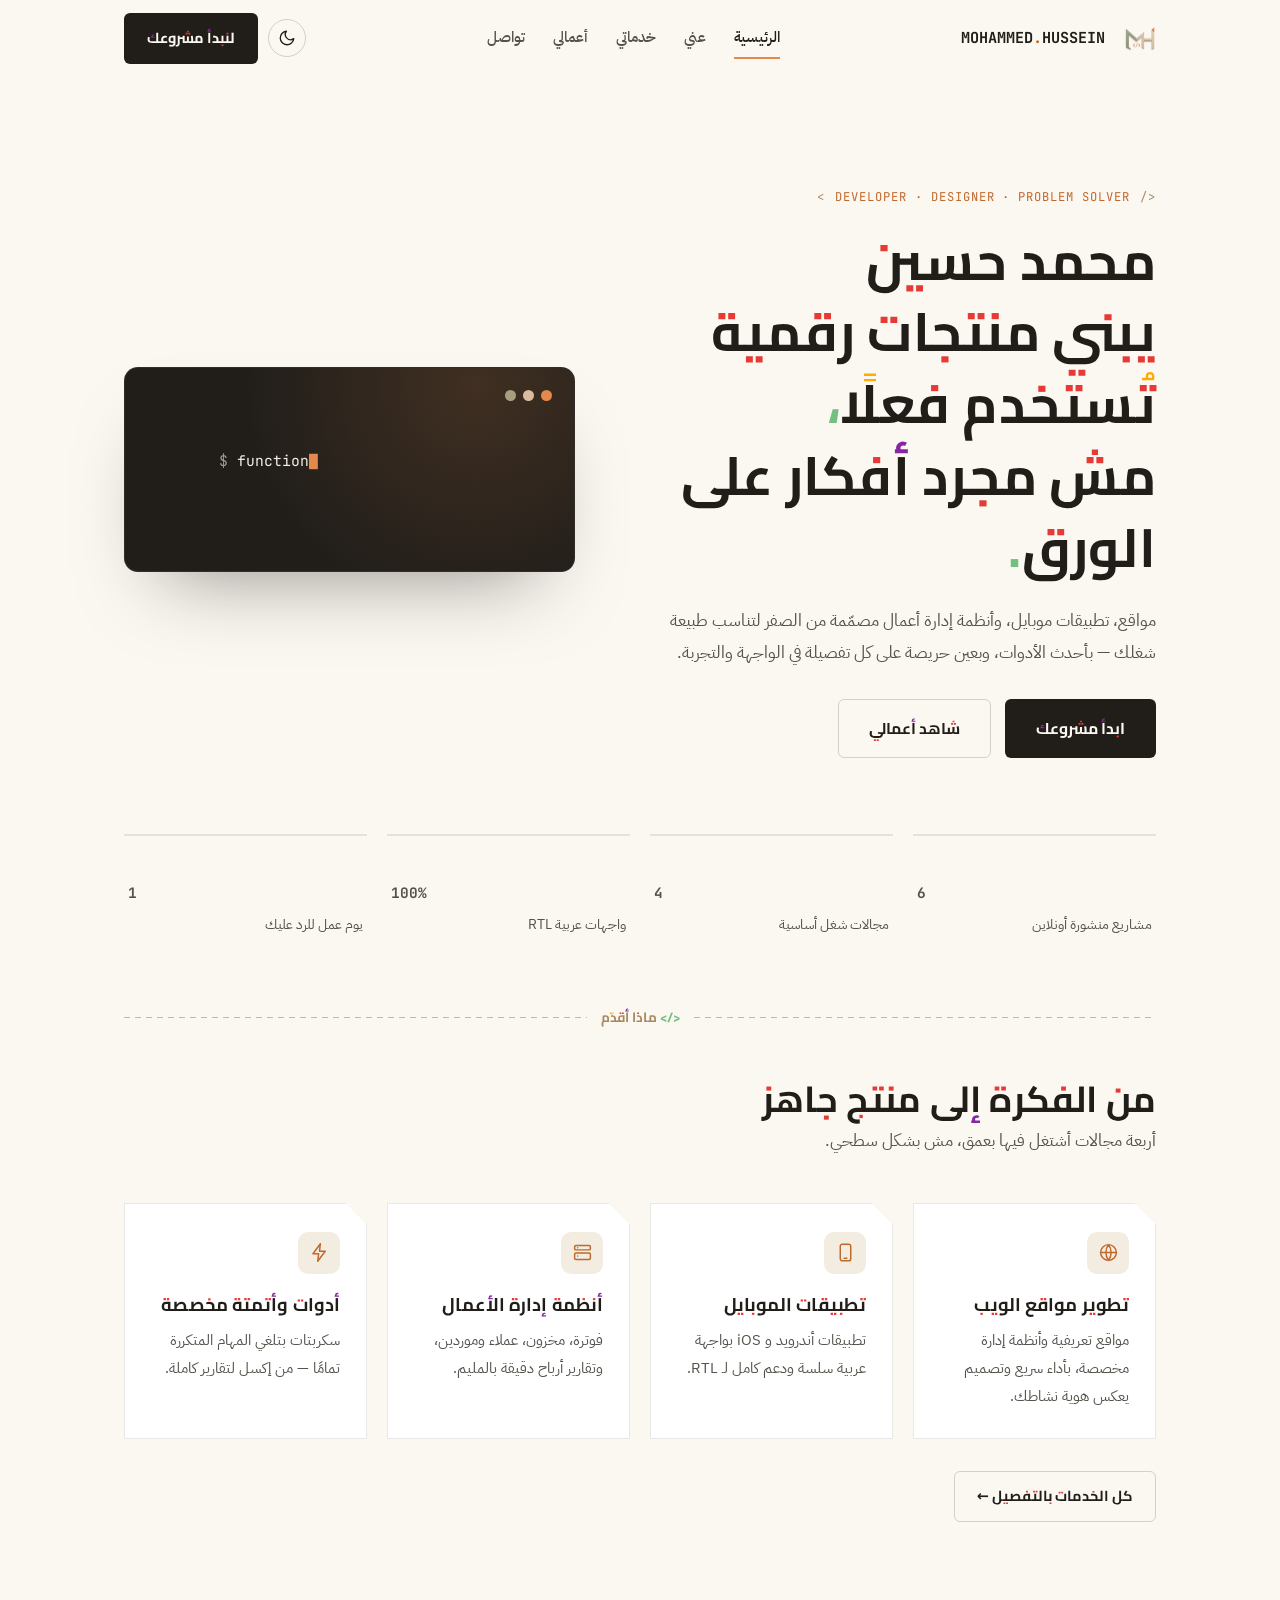
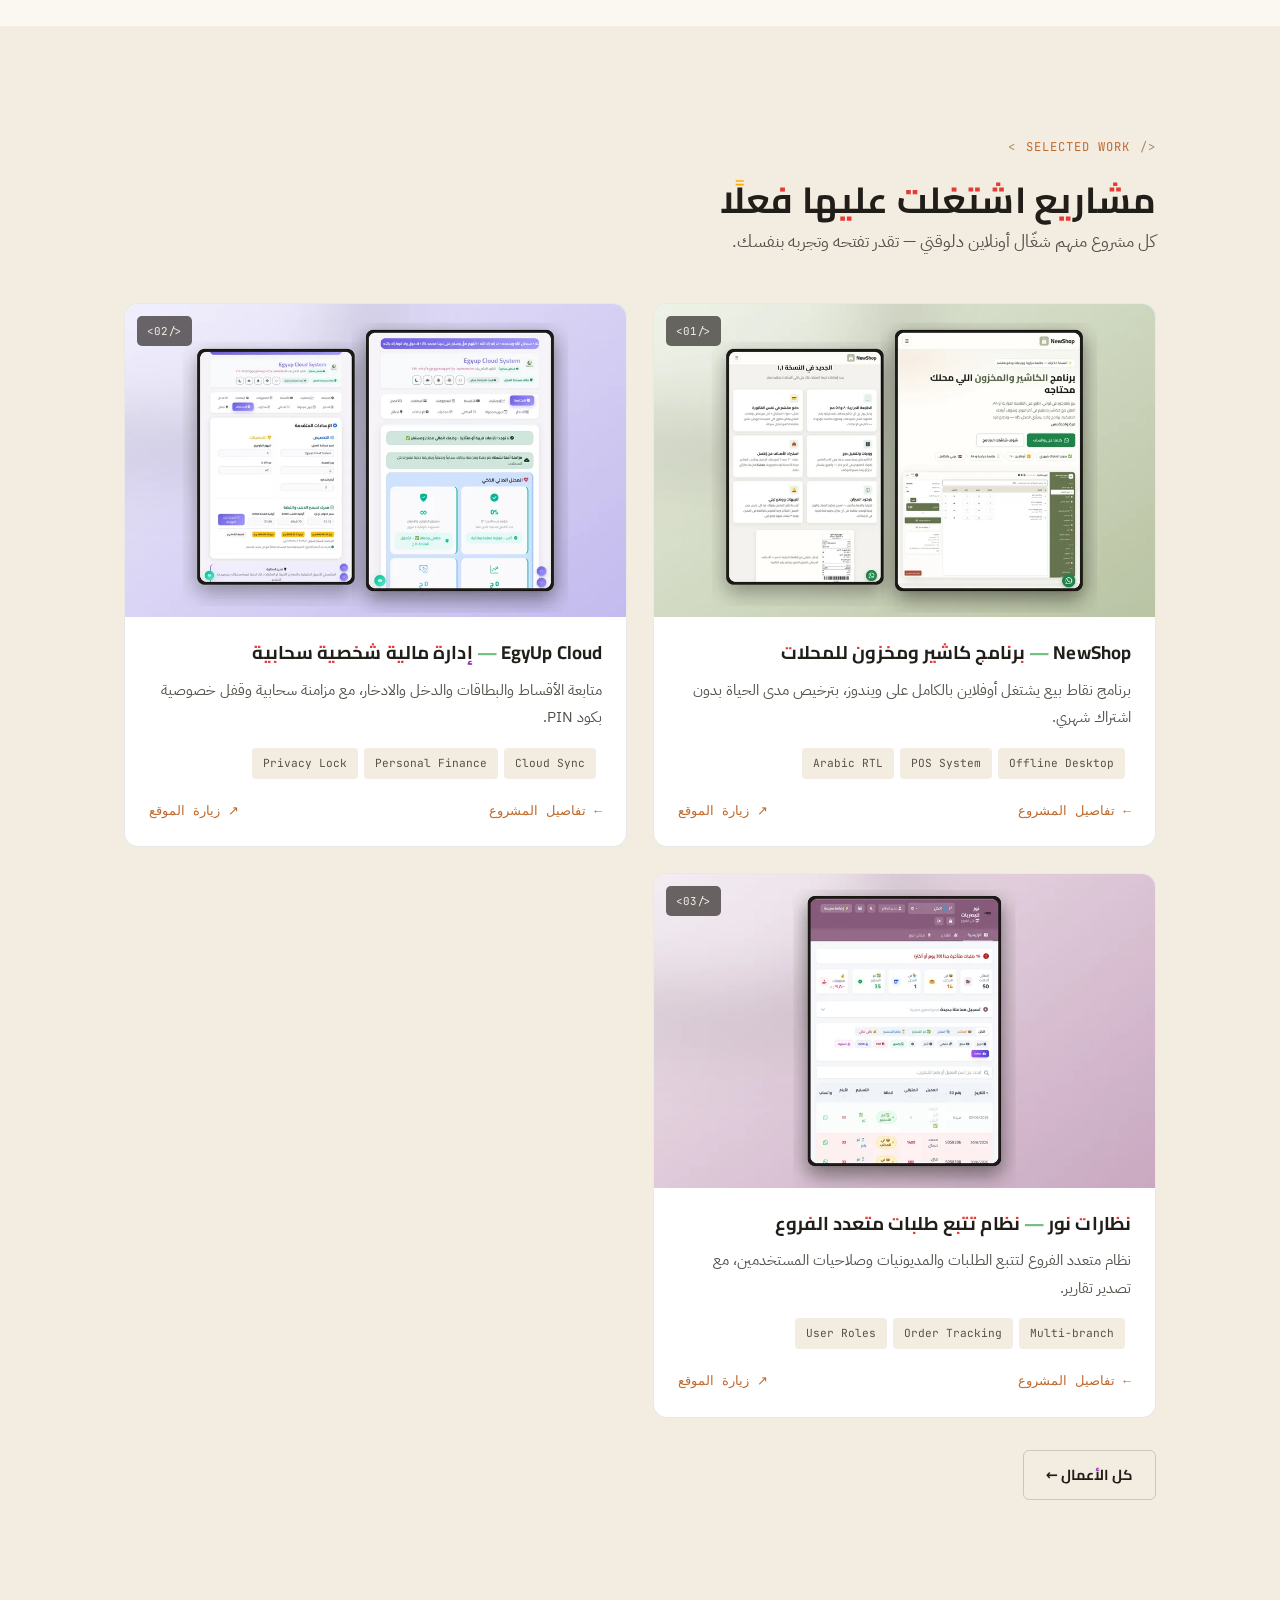
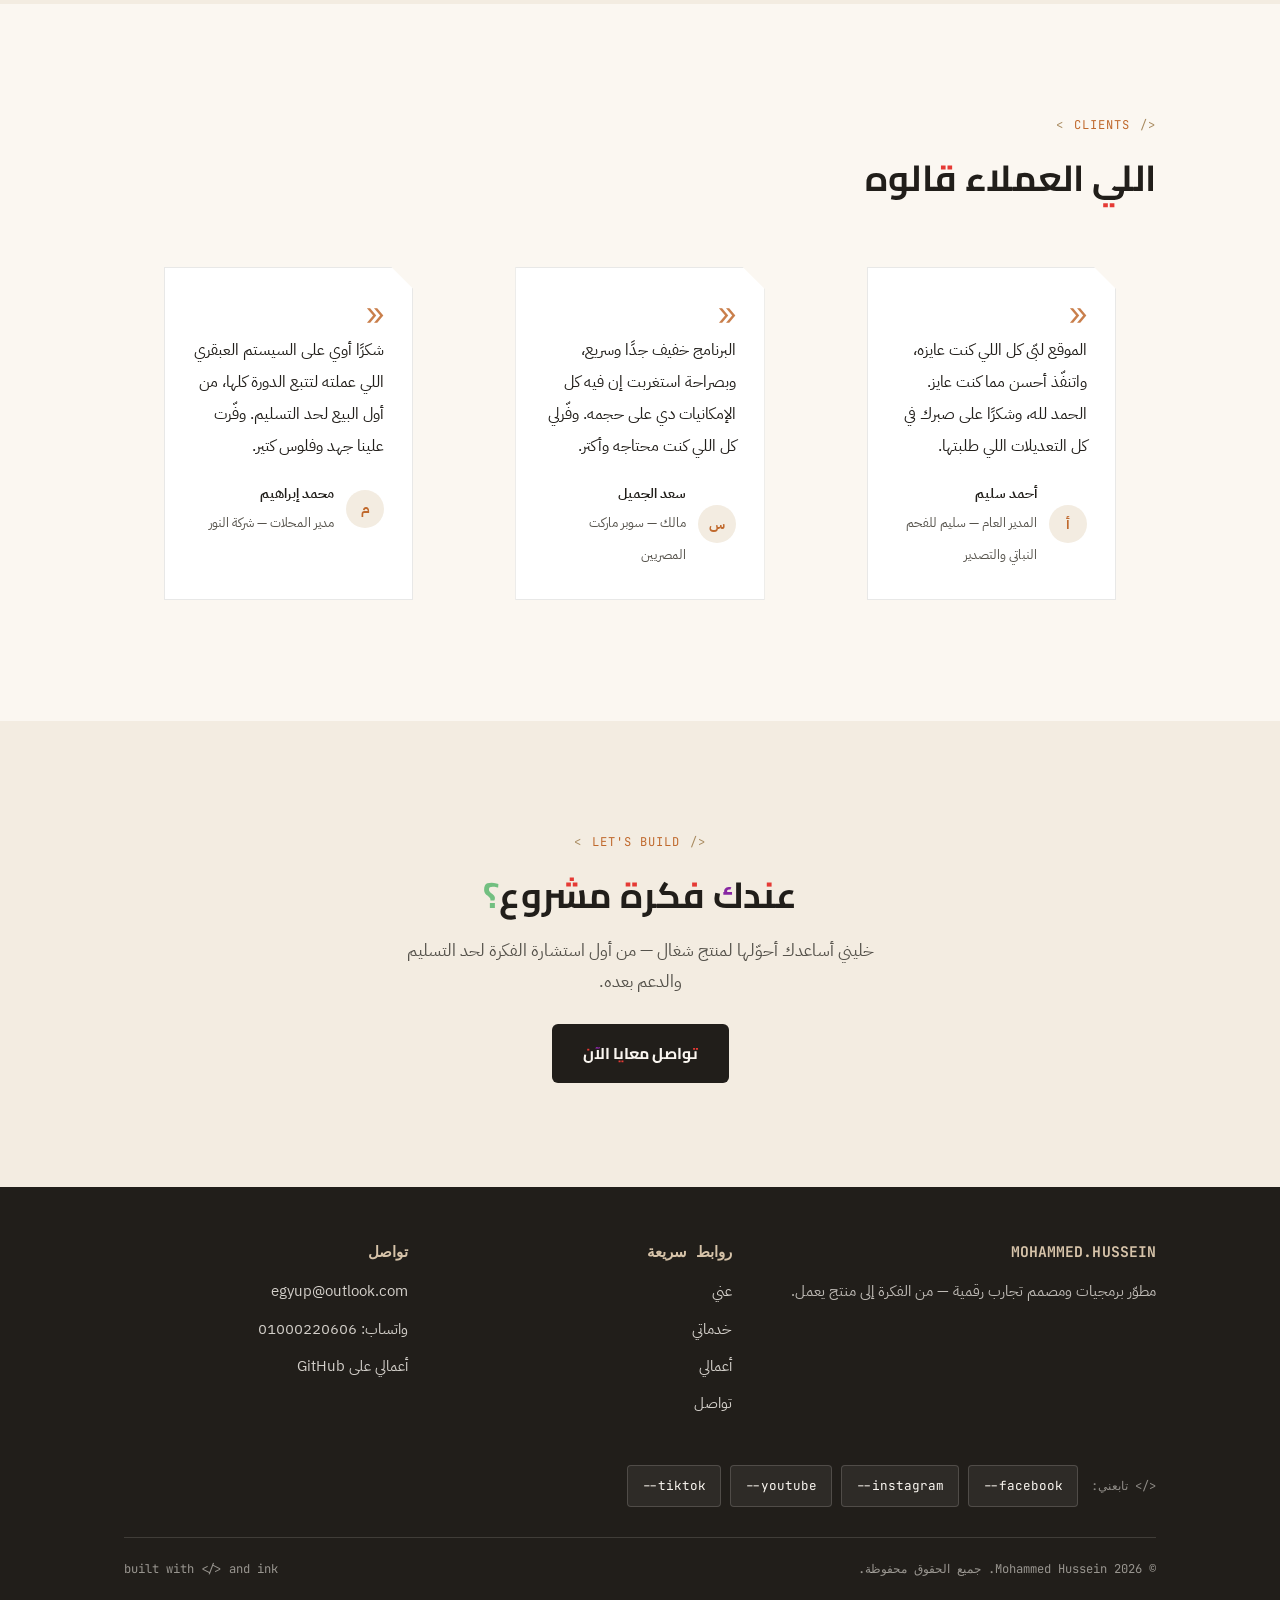
==== commit 5a1750b2: "Add files via upload" ====
--- a/index.html
+++ b/index.html
@@ -153,7 +153,7 @@
       <article class="work" data-cat="systems tools">
         <a class="work-shot" href="work-newshop.html" aria-label="تفاصيل مشروع NewShop — كاشير ومخزون للمحلات">
           <span class="work-idx">&lt;01/&gt;</span>
-          <img src="thumb-newshop.webp" alt="واجهة مشروع NewShop — كاشير ومخزون للمحلات" width="880" height="550" loading="lazy" decoding="async">
+          <img src="thumb-newshop.webp" alt="لقطة من مشروع NewShop — كاشير ومخزون للمحلات" width="880" height="550" loading="lazy" decoding="async">
         </a>
         <div class="work-body">
           <h3><a href="work-newshop.html">NewShop — برنامج كاشير ومخزون للمحلات</a></h3>
@@ -168,7 +168,7 @@
       <article class="work" data-cat="web systems">
         <a class="work-shot" href="work-egyup.html" aria-label="تفاصيل مشروع EgyUp Cloud — إدارة مالية شخصية">
           <span class="work-idx">&lt;02/&gt;</span>
-          <img src="thumb-egyup.webp" alt="واجهة مشروع EgyUp Cloud — إدارة مالية شخصية" width="880" height="550" loading="lazy" decoding="async">
+          <img src="thumb-egyup.webp" alt="لقطة من مشروع EgyUp Cloud — إدارة مالية شخصية" width="880" height="550" loading="lazy" decoding="async">
         </a>
         <div class="work-body">
           <h3><a href="work-egyup.html">EgyUp Cloud — إدارة مالية شخصية سحابية</a></h3>
@@ -183,7 +183,7 @@
       <article class="work" data-cat="systems">
         <a class="work-shot" href="work-noor.html" aria-label="تفاصيل مشروع نظارات نور — تتبع طلبات">
           <span class="work-idx">&lt;03/&gt;</span>
-          <img src="thumb-noor.webp" alt="واجهة مشروع نظارات نور — تتبع طلبات" width="880" height="550" loading="lazy" decoding="async">
+          <img src="thumb-noor.webp" alt="لقطة من مشروع نظارات نور — تتبع طلبات" width="880" height="550" loading="lazy" decoding="async">
         </a>
         <div class="work-body">
           <h3><a href="work-noor.html">نظارات نور — نظام تتبع طلبات متعدد الفروع</a></h3>
@@ -202,10 +202,6 @@
   </div>
 </section>
 
-<!-- ══════════════════════════════════════════════════════════════════
-     آراء العملاء — أقوى إضافة ممكنة للموقع، بس لازم تكون حقيقية.
-     شيل سطر البداية وسطر النهاية بتوع التعليق ده، وبدّل النصوص بآراء عملاء فعليين.
-     ══════════════════════════════════════════════════════════════════
 <section>
   <div class="wrap">
     <div class="section-head reveal">
@@ -214,13 +210,20 @@
     </div>
     <div class="stagger grid-3">
       <blockquote class="quote">
-        <p>[اكتب رأي العميل هنا بالنص بتاعه.]</p>
-        <footer><span class="avatar">أ</span><span><cite>اسم العميل</cite><small>المسمى — اسم الشركة</small></span></footer>
+        <p>الموقع لبّى كل اللي كنت عايزه، واتنفّذ أحسن مما كنت عايز. الحمد لله، وشكرًا على صبرك في كل التعديلات اللي طلبتها.</p>
+        <footer><span class="avatar">أ</span><span><cite>أحمد سليم</cite><small>المدير العام — سليم للفحم النباتي والتصدير</small></span></footer>
       </blockquote>
-    </div>
-  </div>
-</section>
--->
+      <blockquote class="quote">
+        <p>البرنامج خفيف جدًا وسريع، وبصراحة استغربت إن فيه كل الإمكانيات دي على حجمه. وفّرلي كل اللي كنت محتاجه وأكتر.</p>
+        <footer><span class="avatar">س</span><span><cite>سعد الجميل</cite><small>مالك — سوبر ماركت المصريين</small></span></footer>
+      </blockquote>
+      <blockquote class="quote">
+        <p>شكرًا أوي على السيستم العبقري اللي عملته لتتبع الدورة كلها، من أول البيع لحد التسليم. وفّرت علينا جهد وفلوس كتير.</p>
+        <footer><span class="avatar">م</span><span><cite>محمد إبراهيم</cite><small>مدير المحلات — شركة النور</small></span></footer>
+      </blockquote>
+    </div>
+  </div>
+</section>
 
 <section class="section-alt">
   <div class="wrap reveal" style="text-align:center;max-width:620px">
--- a/style.css
+++ b/style.css
@@ -67,7 +67,7 @@
   transition:background .3s var(--ease), color .3s var(--ease);
   overflow-x:hidden;
 }
-img{max-width:100%;display:block}
+img{max-width:100%;height:auto;display:block}
 a{color:inherit;text-decoration:none}
 :focus-visible{outline:2px solid var(--accent);outline-offset:3px;border-radius:3px}
 
@@ -325,8 +325,8 @@
 }
 .quote p{font-size:1.02rem;color:var(--text);margin-bottom:18px;line-height:1.95}
 .quote::before{
-  content:"”";font-family:var(--font-disp);font-size:3rem;line-height:.6;
-  color:var(--accent);display:block;margin-bottom:10px;
+  content:"«";font-family:var(--font-mono);font-size:1.9rem;line-height:1;
+  color:var(--accent);display:block;margin-bottom:6px;opacity:.85;
 }
 .quote footer{display:flex;align-items:center;gap:12px}
 .avatar{
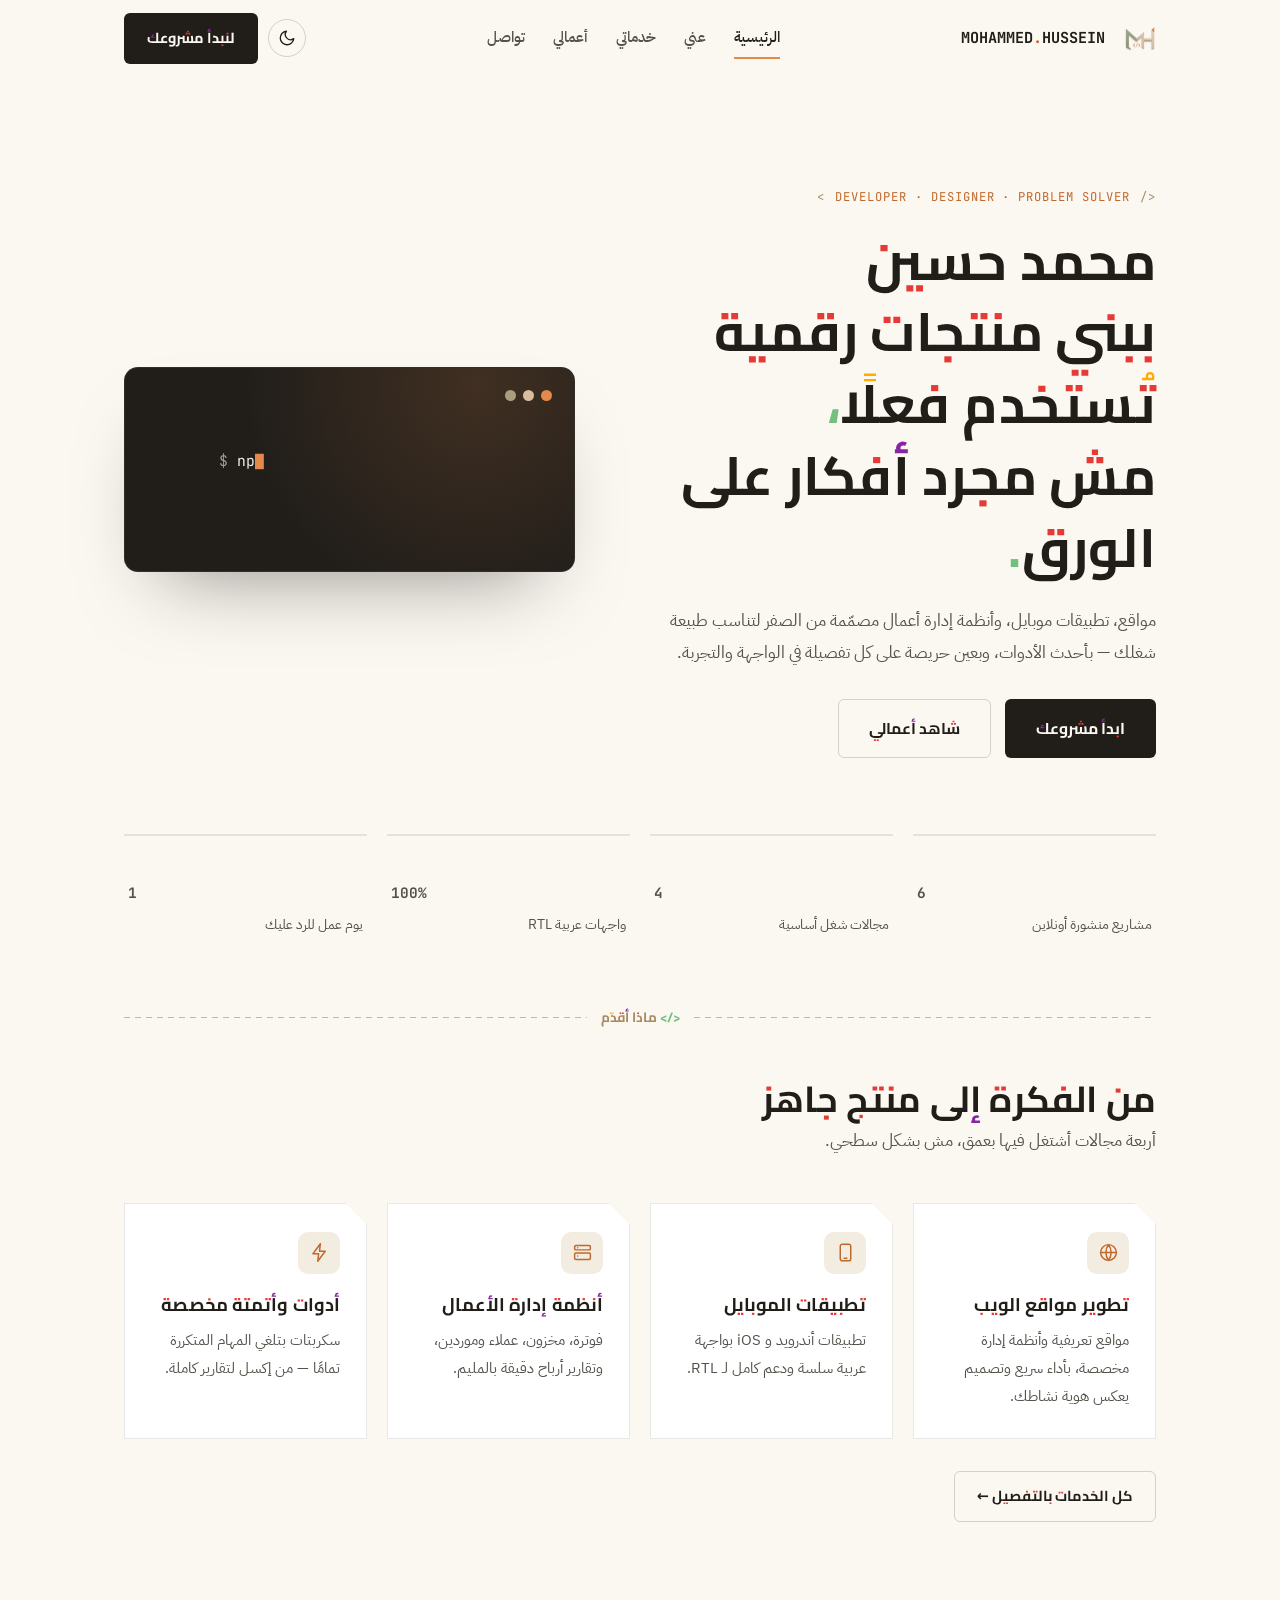
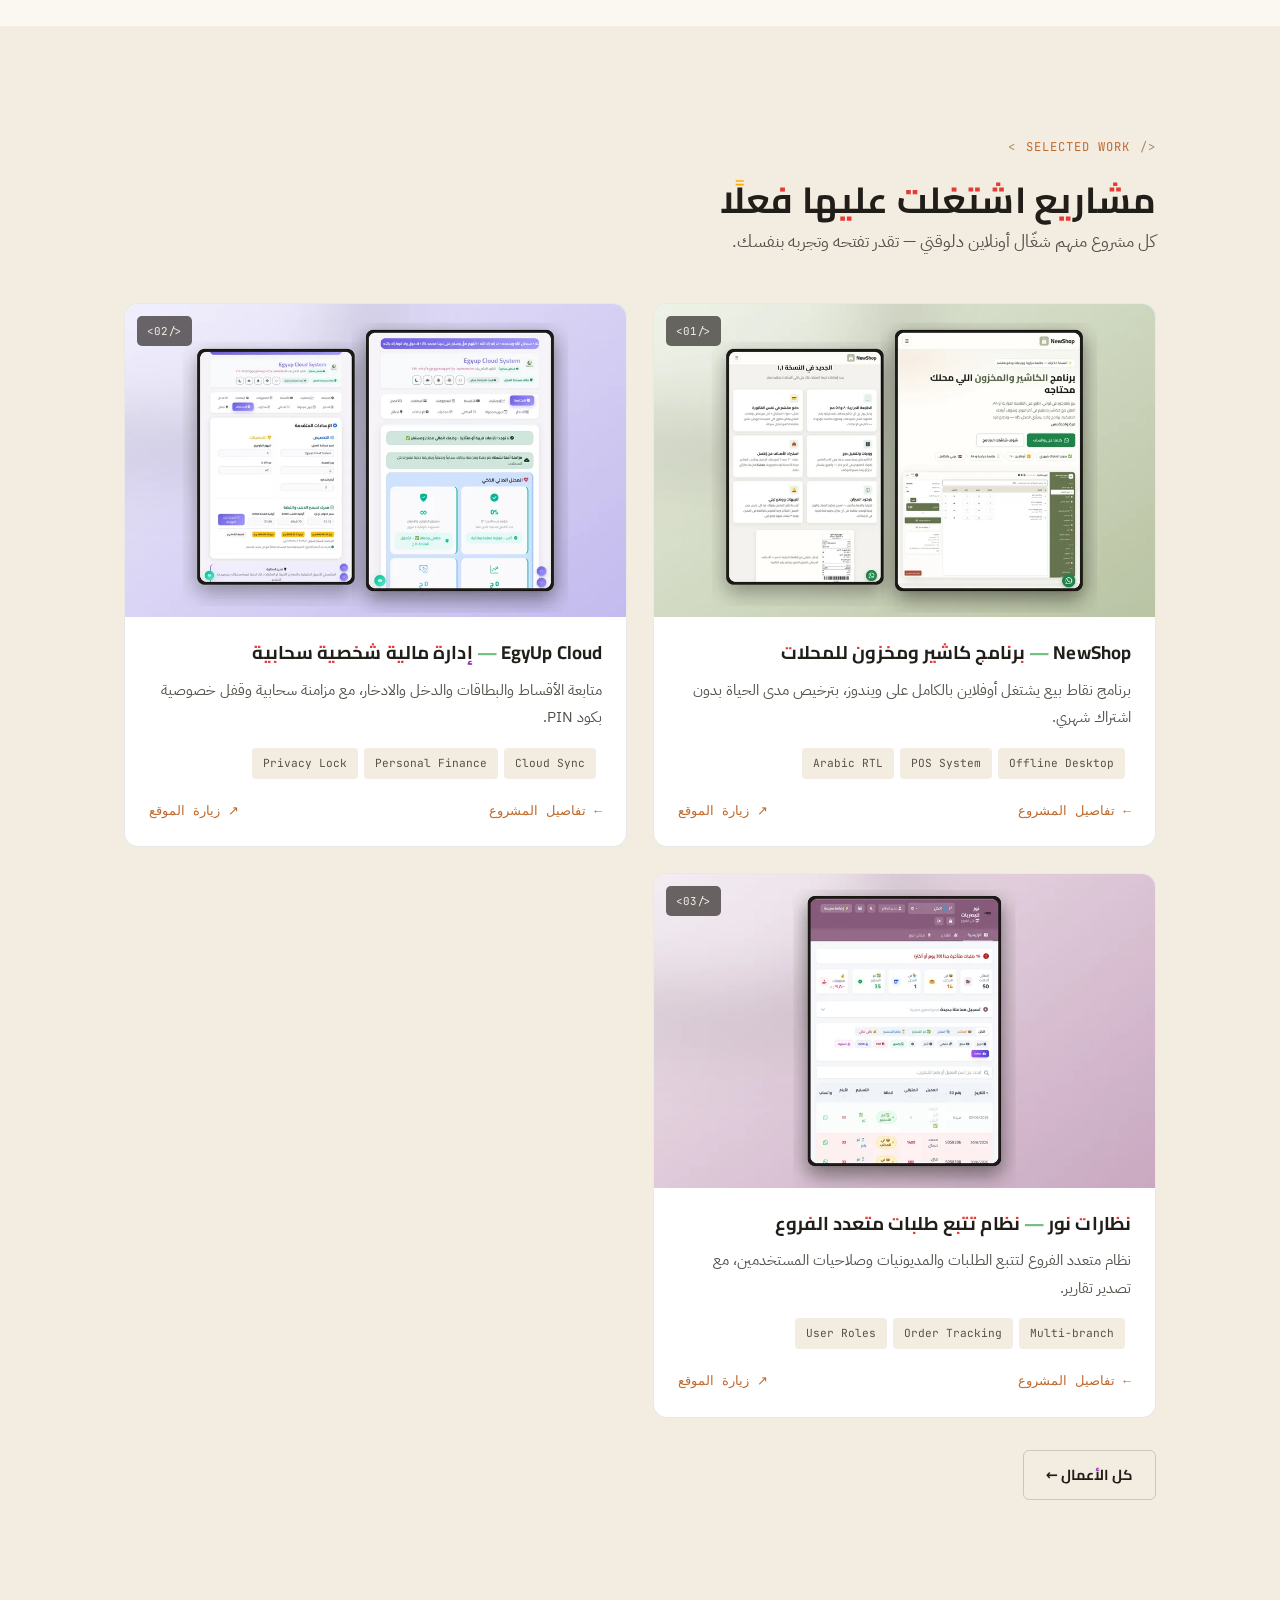
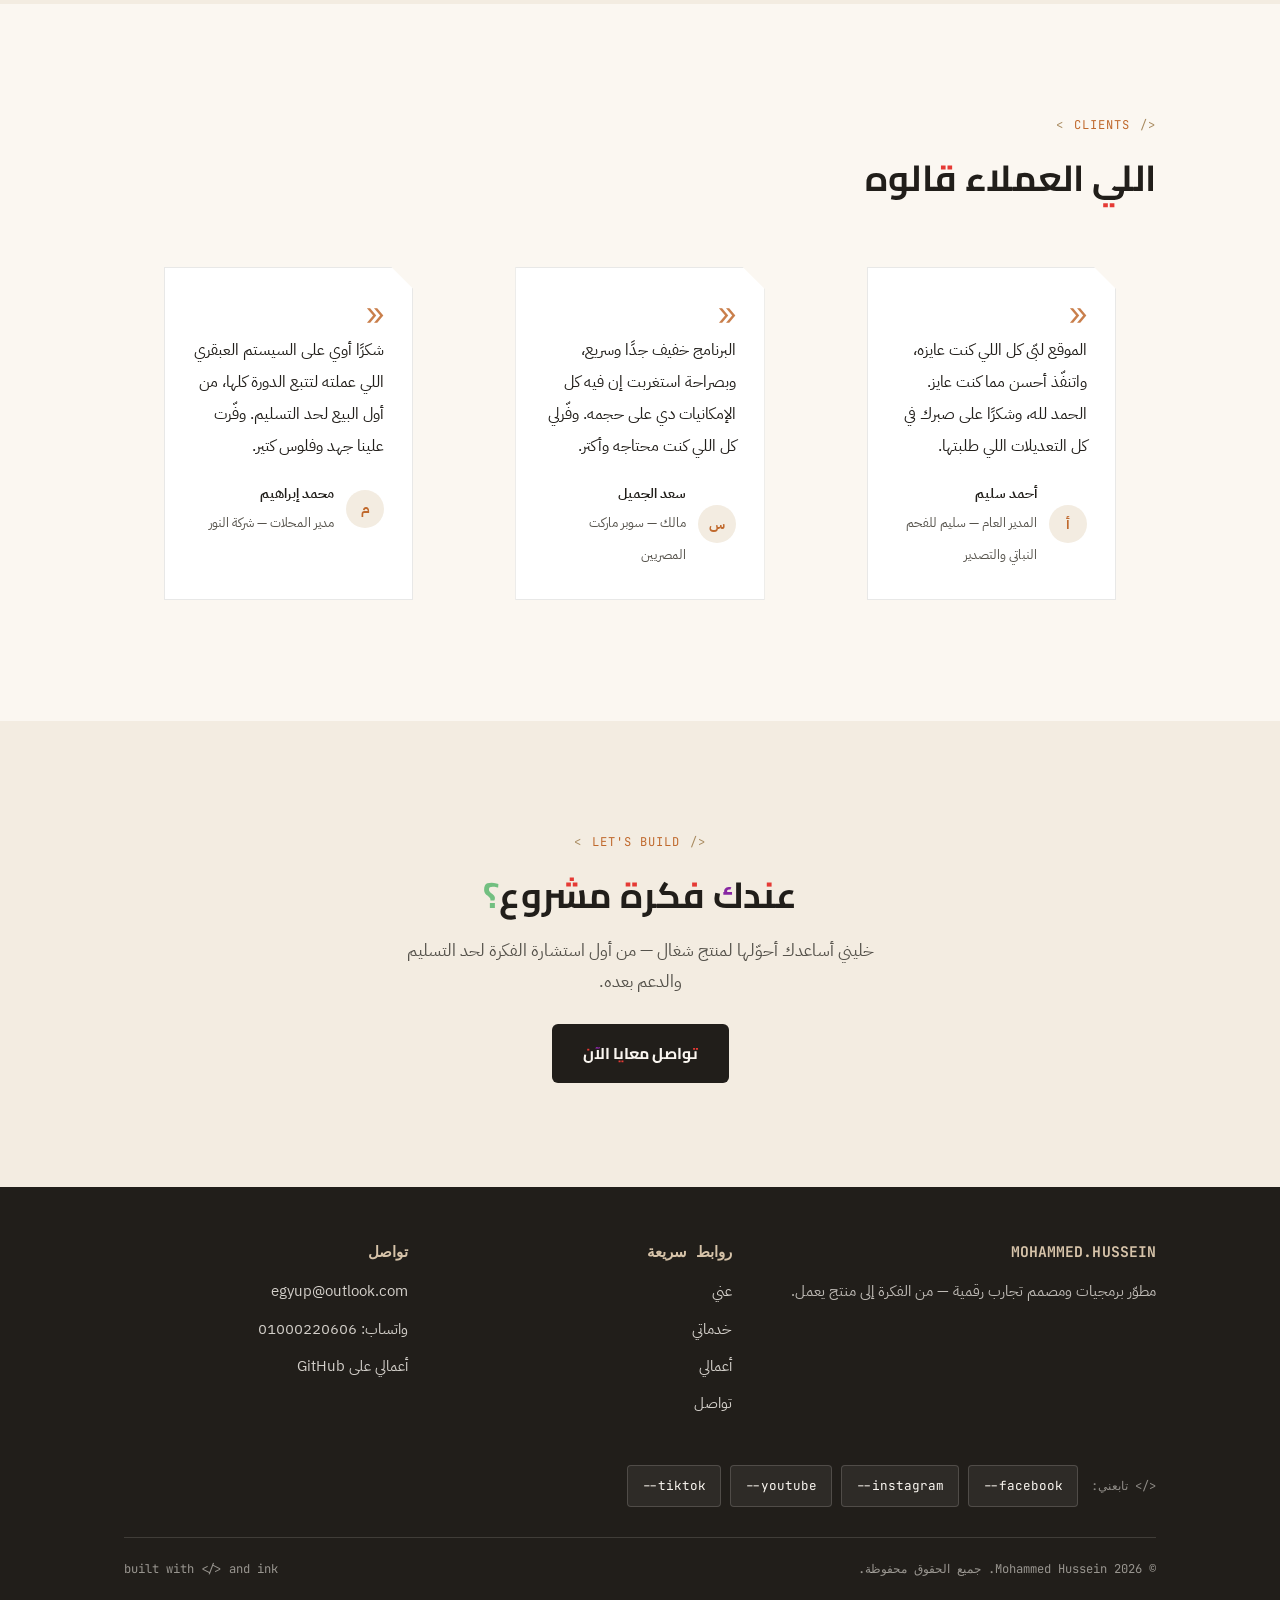
==== commit a7284e5b: "Update index.html" ====
--- a/index.html
+++ b/index.html
@@ -4,7 +4,7 @@
 <meta charset="UTF-8">
 <meta name="viewport" content="width=device-width, initial-scale=1.0">
 <title>محمد حسين — مطوّر ومصمم رقمي</title>
-<meta name="description" content="محمد حسين، مطوّر برمجيات يبني مواقع وتطبيقات موبايل وأنظمة إدارة أعمال بواجهات عربية — من الفكرة إلى منتج يعمل.">
+<meta name="description" content="محمد حسين، مطوّر برمجيات ببني مواقع وتطبيقات موبايل وأنظمة إدارة أعمال بواجهات عربية — من الفكرة إلى منتج يعمل.">
 <meta name="author" content="محمد حسين">
 <meta name="theme-color" content="#FBF7F1" media="(prefers-color-scheme: light)">
 <meta name="theme-color" content="#141210" media="(prefers-color-scheme: dark)">
@@ -15,7 +15,7 @@
 <meta property="og:locale" content="ar_EG">
 <meta property="og:site_name" content="محمد حسين — مطوّر ومصمم رقمي">
 <meta property="og:title" content="محمد حسين — مطوّر ومصمم رقمي">
-<meta property="og:description" content="محمد حسين، مطوّر برمجيات يبني مواقع وتطبيقات موبايل وأنظمة إدارة أعمال بواجهات عربية — من الفكرة إلى منتج يعمل.">
+<meta property="og:description" content="محمد حسين، مطوّر برمجيات ببني مواقع وتطبيقات موبايل وأنظمة إدارة أعمال بواجهات عربية — من الفكرة إلى منتج يعمل.">
 <meta property="og:url" content="https://iegy.github.io/index.html">
 <meta property="og:image" content="https://iegy.github.io/og.png">
 <meta property="og:image:width" content="1200">
@@ -23,7 +23,7 @@
 <meta property="og:image:alt" content="محمد حسين — مطوّر ومصمم رقمي">
 <meta name="twitter:card" content="summary_large_image">
 <meta name="twitter:title" content="محمد حسين — مطوّر ومصمم رقمي">
-<meta name="twitter:description" content="محمد حسين، مطوّر برمجيات يبني مواقع وتطبيقات موبايل وأنظمة إدارة أعمال بواجهات عربية — من الفكرة إلى منتج يعمل.">
+<meta name="twitter:description" content="محمد حسين، مطوّر برمجيات ببني مواقع وتطبيقات موبايل وأنظمة إدارة أعمال بواجهات عربية — من الفكرة إلى منتج يعمل.">
 <meta name="twitter:image" content="https://iegy.github.io/og.png">
 
 <link rel="icon" href="favicon.ico" sizes="any">
@@ -79,7 +79,7 @@
   <div class="wrap hero-split">
     <div class="reveal">
       <div class="eyebrow">DEVELOPER · DESIGNER · PROBLEM SOLVER</div>
-      <h1>محمد حسين<br>يبني منتجات رقمية تُستخدم فعلًا،<br>مش مجرد أفكار على الورق.</h1>
+      <h1>محمد حسين<br>ببني منتجات رقمية تُستخدم فعلًا،<br>مش مجرد أفكار على الورق.</h1>
       <p class="lead" style="margin-top:20px;max-width:520px">
         مواقع، تطبيقات موبايل، وأنظمة إدارة أعمال مصمّمة من الصفر لتناسب طبيعة شغلك —
         بأحدث الأدوات، وبعين حريصة على كل تفصيلة في الواجهة والتجربة.
